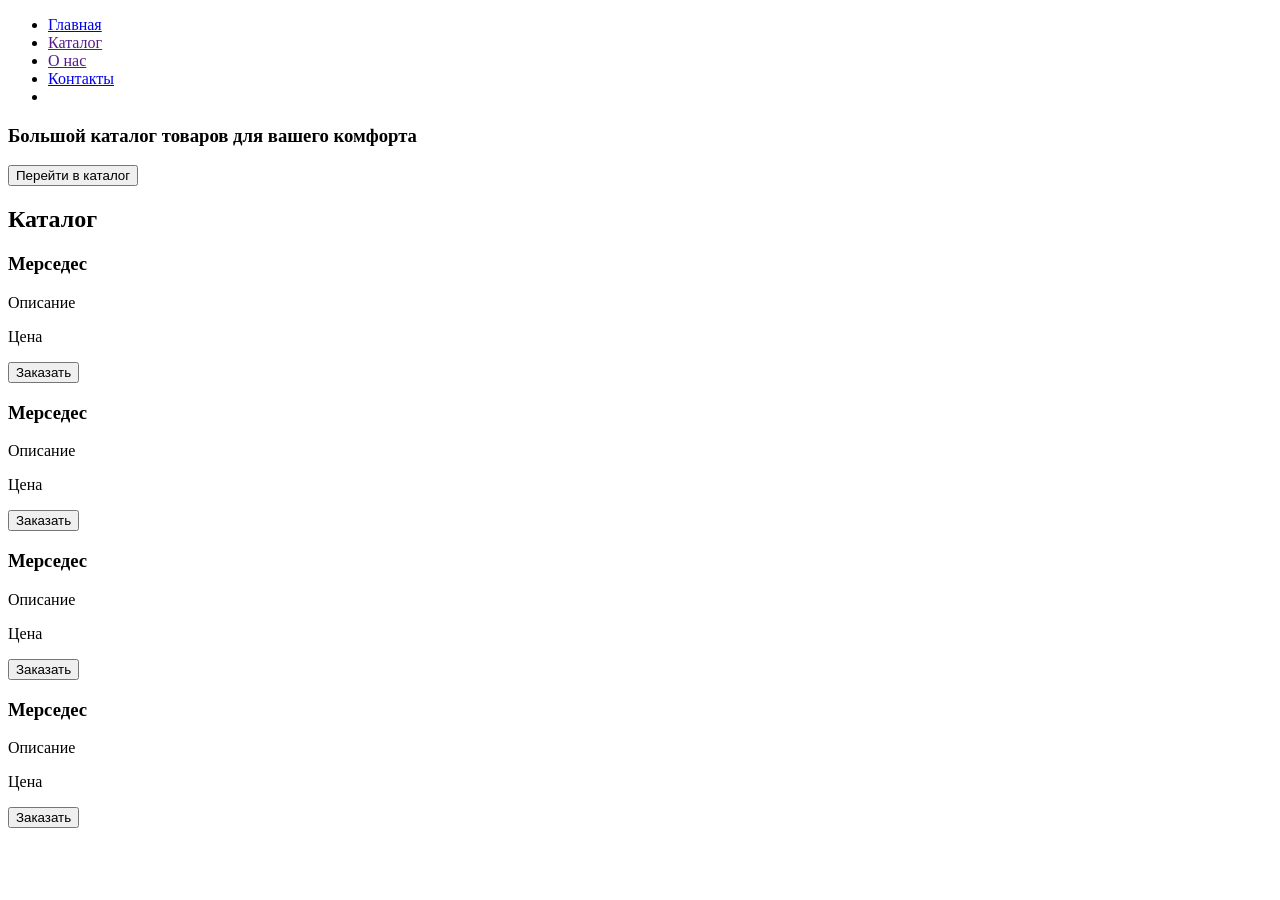
==== index.html @ 4cc30ce4 "first commit" ====
<!DOCTYPE html>
<html lang="en">
<head>
    <meta charset="UTF-8">
    <meta name="viewport" content="width=device-width, initial-scale=1.0">
    <title>Учебный интернет магазин</title>
    <link rel="stylesheet" href="css/style.css">
</head>
<body>
    <header class="site-header">
        <div class="site-header__inner">
            <div class="nav-logo"></div>
            <ul class="nav-list__header">
                <li class="nav-catalog__item"><a href="#catalog">Главная</a></li>
                <li class="nav-catalog__item href="><a href="">Каталог</a></li>
                <li class="nav-catalog__item"><a href="">О нас</a></li>
                <li class="nav-catalog__item"><a href="contacts.html">Контакты</a></li>
                <li class="nav-icon-catalog__item"></li>
            </ul>
        </div>
    </header>

    <main class="">
        <section class="main-info-section">
            <div class="main-info-section title">
                <h3>Большой каталог товаров для вашего комфорта</h3>
                <button class="main-button-catalog">Перейти в каталог</button>
            </div>
        </section>

        <section class="main-catalog-section" id="catalog">
            <h2>Каталог</h2>

            <div class="product-cards">
                <h3>Мерседес</h3>
                <p>Описание</p>
                <p>Цена</p>
                <button class="button product-card__button" type="button">Заказать</button>
            </div>
            
            <div class="product-cards">
                <h3>Мерседес</h3>
                <p>Описание</p>
                <p>Цена</p>
                <button class="button product-card__button" type="button">Заказать</button>
            </div>

            <div class="product-cards">
                <h3>Мерседес</h3>
                <p>Описание</p>
                <p>Цена</p>
                <button class="button product-card__button" type="button">Заказать</button>
            </div>

            <div class="product-cards">
                <h3>Мерседес</h3>
                <p>Описание</p>
                <p>Цена</p>
                <button class="button product-card__button" type="button">Заказать</button>
            </div>

        </section>

        <section class="cards-character__table">
            <table>

            </table>
        </section>
    </main>

    <footer id="contacts">
        <p></p>
        <p></p>
    </footer>

</body>
</html>
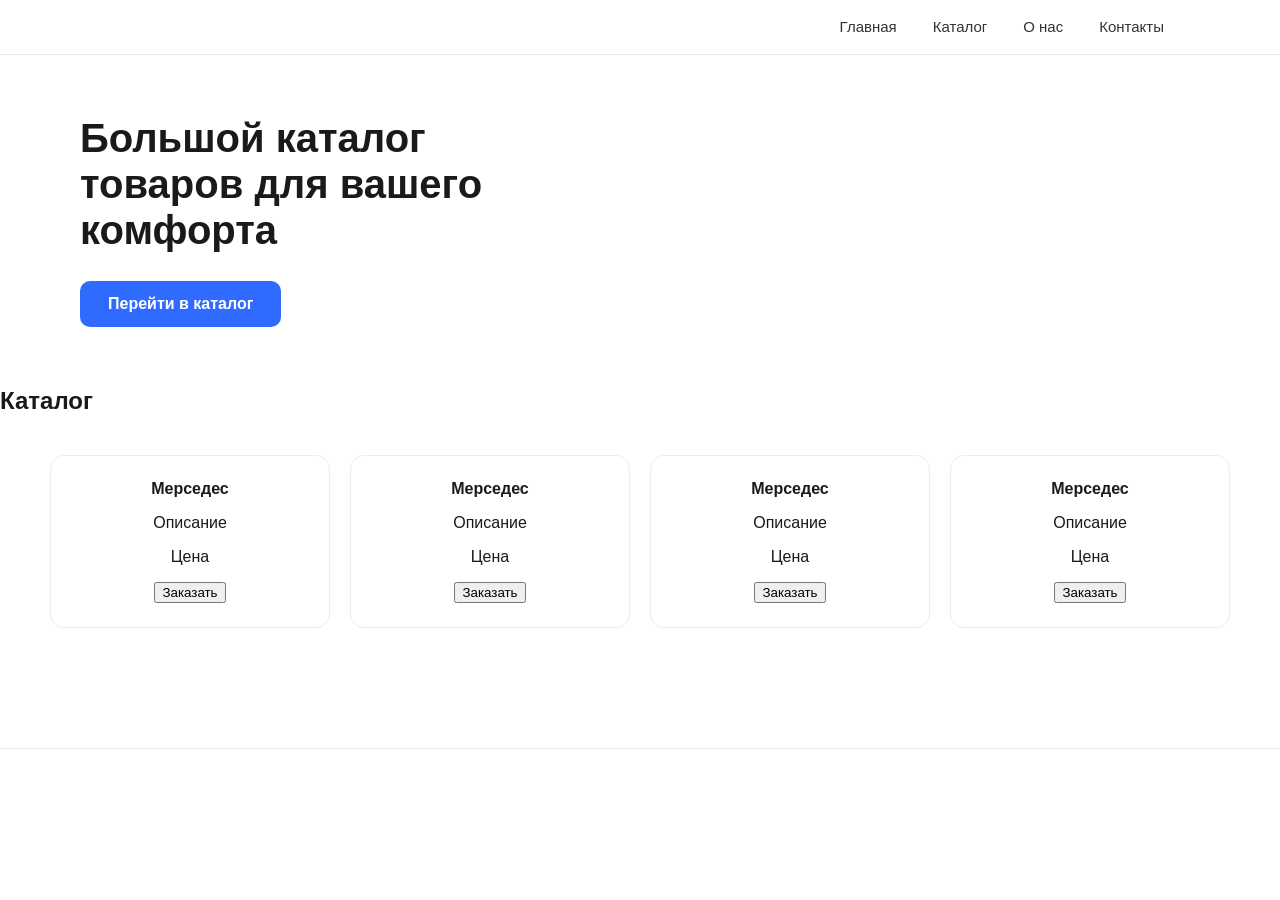
==== commit 31bb1846: "add css styles" ====
--- a/index.html
+++ b/index.html
@@ -12,17 +12,17 @@
             <div class="nav-logo"></div>
             <ul class="nav-list__header">
                 <li class="nav-catalog__item"><a href="#catalog">Главная</a></li>
-                <li class="nav-catalog__item href="><a href="">Каталог</a></li>
+                <li class="nav-catalog__item"><a href="">Каталог</a></li>
                 <li class="nav-catalog__item"><a href="">О нас</a></li>
                 <li class="nav-catalog__item"><a href="contacts.html">Контакты</a></li>
-                <li class="nav-icon-catalog__item"></li>
+                <li class="nav-catalog__item icon"></li>
             </ul>
         </div>
     </header>
 
     <main class="">
         <section class="main-info-section">
-            <div class="main-info-section title">
+            <div class="main-info-section__title">
                 <h3>Большой каталог товаров для вашего комфорта</h3>
                 <button class="main-button-catalog">Перейти в каталог</button>
             </div>
@@ -31,32 +31,35 @@
         <section class="main-catalog-section" id="catalog">
             <h2>Каталог</h2>
 
-            <div class="product-cards">
-                <h3>Мерседес</h3>
-                <p>Описание</p>
-                <p>Цена</p>
-                <button class="button product-card__button" type="button">Заказать</button>
-            </div>
-            
-            <div class="product-cards">
-                <h3>Мерседес</h3>
-                <p>Описание</p>
-                <p>Цена</p>
-                <button class="button product-card__button" type="button">Заказать</button>
-            </div>
+            <div class="catalog-product-cards">
 
-            <div class="product-cards">
-                <h3>Мерседес</h3>
-                <p>Описание</p>
-                <p>Цена</p>
-                <button class="button product-card__button" type="button">Заказать</button>
-            </div>
+                <div class="product-cards">
+                    <h3>Мерседес</h3>
+                    <p>Описание</p>
+                    <p>Цена</p>
+                    <button class="button product-card__button" type="button">Заказать</button>
+                </div>
+                
+                <div class="product-cards">
+                    <h3>Мерседес</h3>
+                    <p>Описание</p>
+                    <p>Цена</p>
+                    <button class="button product-card__button" type="button">Заказать</button>
+                </div>
 
-            <div class="product-cards">
-                <h3>Мерседес</h3>
-                <p>Описание</p>
-                <p>Цена</p>
-                <button class="button product-card__button" type="button">Заказать</button>
+                <div class="product-cards">
+                    <h3>Мерседес</h3>
+                    <p>Описание</p>
+                    <p>Цена</p>
+                    <button class="button product-card__button" type="button">Заказать</button>
+                </div>
+
+                <div class="product-cards">
+                    <h3>Мерседес</h3>
+                    <p>Описание</p>
+                    <p>Цена</p>
+                    <button class="button product-card__button" type="button">Заказать</button>
+                </div>
             </div>
 
         </section>
--- a/css/style.css
+++ b/css/style.css
@@ -0,0 +1,173 @@
+
+* {
+    box-sizing: border-box;
+}
+
+body {
+    margin: 0;
+    font-family: "Segoe UI", Arial, sans-serif;
+    color: #1a1a1a;
+    background: #ffffff;
+}
+
+a {
+    text-decoration: none;
+
+}
+
+ul {
+    list-style: none;
+    margin: 0;
+    padding: 0;
+}
+
+img {
+    max-width: 100%;
+}
+
+
+.site-header {
+    border-bottom: 1px solid #ececec;
+    background: #fff;
+}
+
+.site-header__inner {
+    max-width: 1200px;
+    margin: 0 auto;
+    padding: 18px 40px;
+    display: flex;
+    align-items: center;
+    justify-content: space-between;
+}
+
+.nav-logo {
+    font-size: 22px;
+    font-weight: 700;
+    letter-spacing: 0.5px;
+    color: #1a1a1a;
+}
+
+.nav-list__header {
+    display: flex;
+    align-items: center;
+    gap: 36px;
+}
+
+.nav-catalog__item a {
+    font-size: 15px;
+    color: #333;
+}
+
+.nav-catalog__item a:hover {
+    color: #2f6bff;
+}
+
+.nav-catalog__item.icon a {
+    font-size: 20px;
+    line-height: 1;
+}
+
+
+.main-info-section {
+    max-width: 1200px;
+    margin: 0 auto;
+    padding: 60px 40px 40px;
+    display: flex;
+    align-items: center;
+    justify-content: space-between;
+    gap: 40px;
+}
+
+.main-info-section__title h3 {
+    margin: 0 0 28px;
+    font-size: 40px;
+    font-weight: 700;
+    line-height: 1.15;
+    color: #1a1a1a;
+    max-width: 460px;
+}
+
+.main-button-catalog {
+    display: inline-block;
+    padding: 14px 28px;
+    background: #2f6bff;
+    color: #fff;
+    font-size: 16px;
+    font-weight: 600;
+    border: none;
+    border-radius: 10px;
+    cursor: pointer;
+}
+
+.main-button-catalog:hover {
+    background: #1f4fd0;
+}
+
+.main-info-section__image {
+    max-width: 480px;
+    width: 100%;
+    height: auto;
+}
+
+.catalog-product-cards {
+    max-width: 1200px;   
+    margin: 0 auto;
+    padding: 20px 10px 60px;
+    display: grid;
+    grid-template-columns: repeat(4, 1fr);  
+    gap: 20px;
+}
+
+.product-cards {
+    background: #fff;
+    border: 1px solid #ececec;
+    border-radius: 14px;
+    padding: 24px 16px;
+    text-align: center;
+
+}
+
+.product-cards:hover {
+    box-shadow: 0 8px 24px rgba(0, 0, 0, 0.08);
+    transform: translateY(-2px);
+}
+
+.product-cards img {
+    margin: 0 auto 16px;
+    height: 90px;
+    width: auto;
+    object-fit: contain;
+}
+
+.product-cards h3 {
+    margin: 0;
+    font-size: 16px;
+    font-weight: 600;
+    color: #1a1a1a;
+}
+
+
+.cards-character__table {
+    max-width: 1200px;
+    margin: 0 auto;
+    padding: 0 40px 60px;
+}
+
+.cards-character__table table {
+    width: 100%;
+    border-collapse: collapse;
+}
+
+
+footer {
+    border-top: 1px solid #ececec;
+    padding: 30px 40px;
+    text-align: center;
+    color: #777;
+    font-size: 14px;
+}
+
+footer p {
+    margin: 4px 0;
+}
+
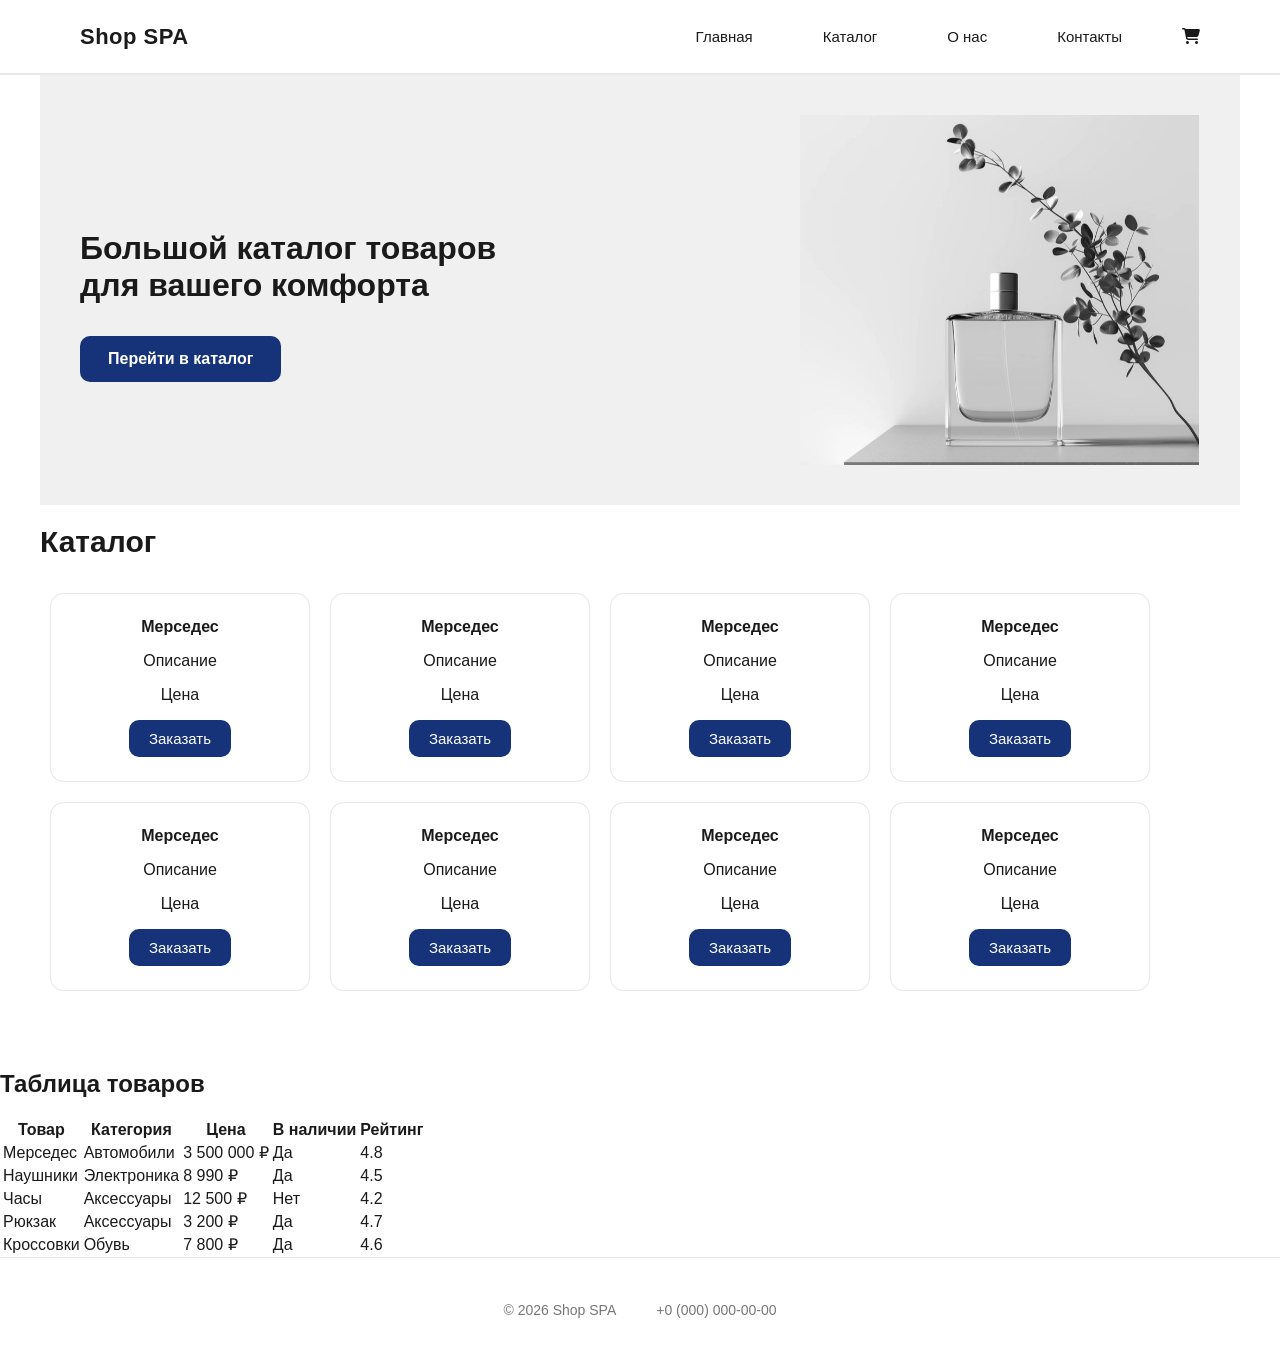
==== commit ef23cea6: ""add styles-catalog-table-html"" ====
--- a/index.html
+++ b/index.html
@@ -5,29 +5,32 @@
     <meta name="viewport" content="width=device-width, initial-scale=1.0">
     <title>Учебный интернет магазин</title>
     <link rel="stylesheet" href="css/style.css">
+    <link rel="stylesheet" href="https://cdnjs.cloudflare.com/ajax/libs/font-awesome/6.7.2/css/all.min.css">
 </head>
 <body>
     <header class="site-header">
         <div class="site-header__inner">
-            <div class="nav-logo"></div>
+            <div class="nav-logo">Shop SPA</div>
             <ul class="nav-list__header">
-                <li class="nav-catalog__item"><a href="#catalog">Главная</a></li>
-                <li class="nav-catalog__item"><a href="">Каталог</a></li>
-                <li class="nav-catalog__item"><a href="">О нас</a></li>
+                <li class="nav-catalog__item"><a href="index.html">Главная</a></li>
+                <li class="nav-catalog__item"><a href="catalog.html">Каталог</a></li>
+                <li class="nav-catalog__item"><a href="#about">О нас</a></li>
                 <li class="nav-catalog__item"><a href="contacts.html">Контакты</a></li>
-                <li class="nav-catalog__item icon"></li>
+                <li class="nav-catalog__item icon"><i class="fa fa-shopping-cart" aria-hidden="true"></i></li>
             </ul>
         </div>
     </header>
 
+    
+    <section class="main-info-section">
+        <div class="main-info-section__title">
+            <h3>Большой каталог товаров для вашего комфорта</h3>
+            <a href="#catalog" class="main-button-catalog">Перейти в каталог</a>
+        </div>
+        <img src="images/image (2).png" class="main-info-section__image">
+    </section>
+
     <main class="">
-        <section class="main-info-section">
-            <div class="main-info-section__title">
-                <h3>Большой каталог товаров для вашего комфорта</h3>
-                <button class="main-button-catalog">Перейти в каталог</button>
-            </div>
-        </section>
-
         <section class="main-catalog-section" id="catalog">
             <h2>Каталог</h2>
 
@@ -60,21 +63,100 @@
                     <p>Цена</p>
                     <button class="button product-card__button" type="button">Заказать</button>
                 </div>
+
+                <div class="product-cards">
+                    <h3>Мерседес</h3>
+                    <p>Описание</p>
+                    <p>Цена</p>
+                    <button class="button product-card__button" type="button">Заказать</button>
+                </div>
+
+                <div class="product-cards">
+                    <h3>Мерседес</h3>
+                    <p>Описание</p>
+                    <p>Цена</p>
+                    <button class="button product-card__button" type="button">Заказать</button>
+                </div>
+
+                <div class="product-cards">
+                    <h3>Мерседес</h3>
+                    <p>Описание</p>
+                    <p>Цена</p>
+                    <button class="button product-card__button" type="button">Заказать</button>
+                </div>
+
+                <div class="product-cards">
+                    <h3>Мерседес</h3>
+                    <p>Описание</p>
+                    <p>Цена</p>
+                    <button class="button product-card__button" type="button">Заказать</button>
+                </div>
             </div>
 
         </section>
 
         <section class="cards-character__table">
+            <h2>Таблица товаров</h2>
             <table>
-
+                <thead>
+                    <tr>
+                        <th>Товар</th>
+                        <th>Категория</th>
+                        <th>Цена</th>
+                        <th>В наличии</th>
+                        <th>Рейтинг</th>
+                    </tr>
+                </thead>
+                <tbody>
+                    <tr>
+                        <td>Мерседес</td>
+                        <td>Автомобили</td>
+                        <td>3 500 000 ₽</td>
+                        <td>Да</td>
+                        <td>4.8</td>
+                    </tr>
+                    <tr>
+                        <td>Наушники</td>
+                        <td>Электроника</td>
+                        <td>8 990 ₽</td>
+                        <td>Да</td>
+                        <td>4.5</td>
+                    </tr>
+                    <tr>
+                        <td>Часы</td>
+                        <td>Аксессуары</td>
+                        <td>12 500 ₽</td>
+                        <td>Нет</td>
+                        <td>4.2</td>
+                    </tr>
+                    <tr>
+                        <td>Рюкзак</td>
+                        <td>Аксессуары</td>
+                        <td>3 200 ₽</td>
+                        <td>Да</td>
+                        <td>4.7</td>
+                    </tr>
+                    <tr>
+                        <td>Кроссовки</td>
+                        <td>Обувь</td>
+                        <td>7 800 ₽</td>
+                        <td>Да</td>
+                        <td>4.6</td>
+                    </tr>
+                </tbody>
             </table>
         </section>
+
+        <section class="about-us" id="about">
+
+        </section>
+
     </main>
 
     <footer id="contacts">
-        <p></p>
-        <p></p>
-    </footer>
+        <p>© 2026 Shop SPA</p>
+        <p>+0 (000) 000-00-00</p>
+</footer>
 
 </body>
 </html>
--- a/css/style.css
+++ b/css/style.css
@@ -1,14 +1,27 @@
 
 * {
     box-sizing: border-box;
+}
+:root{
+    --bg-color: #ffffff;
+    --text-color: #1a1a1a;
+    --line-color: #dbdbdba2;
+    --btn-color: #163278;
+    --btn-color-hover: #1a41ace3;
+
+}
+
+html {
+    scroll-behavior: smooth;
 }
 
 body {
     margin: 0;
     font-family: "Segoe UI", Arial, sans-serif;
-    color: #1a1a1a;
-    background: #ffffff;
-}
+    color: var(--text-color);
+    background: var(--bg-color);
+}
+
 
 a {
     text-decoration: none;
@@ -27,8 +40,8 @@
 
 
 .site-header {
-    border-bottom: 1px solid #ececec;
-    background: #fff;
+    border-bottom: 2px solid var(--line-color);
+    background: var(--bg-color);
 }
 
 .site-header__inner {
@@ -44,22 +57,26 @@
     font-size: 22px;
     font-weight: 700;
     letter-spacing: 0.5px;
-    color: #1a1a1a;
+    color: var(--text-color);
 }
 
 .nav-list__header {
     display: flex;
     align-items: center;
-    gap: 36px;
+    gap:50px;
 }
 
 .nav-catalog__item a {
+    display: inline-block;
+    padding: 10px;
+    border-radius: 10px;
     font-size: 15px;
-    color: #333;
+    color: var(--text-color);
 }
 
 .nav-catalog__item a:hover {
-    color: #2f6bff;
+    color: var(--bg-color);
+    background-color: var(--btn-color);
 }
 
 .nav-catalog__item.icon a {
@@ -71,27 +88,27 @@
 .main-info-section {
     max-width: 1200px;
     margin: 0 auto;
-    padding: 60px 40px 40px;
+    padding: 40px;
     display: flex;
     align-items: center;
     justify-content: space-between;
-    gap: 40px;
+    gap: 60px;
+    background-color: #f0f0f0;
 }
 
 .main-info-section__title h3 {
-    margin: 0 0 28px;
-    font-size: 40px;
+    font-size: 32px;
     font-weight: 700;
     line-height: 1.15;
-    color: #1a1a1a;
+    color: var(--text-color);
     max-width: 460px;
 }
 
 .main-button-catalog {
     display: inline-block;
     padding: 14px 28px;
-    background: #2f6bff;
-    color: #fff;
+    background: var(--btn-color);
+    color: var(--bg-color);
     font-size: 16px;
     font-weight: 600;
     border: none;
@@ -100,27 +117,48 @@
 }
 
 .main-button-catalog:hover {
-    background: #1f4fd0;
+    background: var(--btn-color-hover);
 }
 
 .main-info-section__image {
-    max-width: 480px;
+    max-width: 400px;
     width: 100%;
     height: auto;
-}
+    margin-left: auto;
+    object-fit: contain;
+}
+
+
+
+
+.main-catalog-section{
+    max-width: 1200px;
+    padding: 20px 40px 0;
+
+}
+
+.main-catalog-section h2{
+    margin: 0 0 24px;
+    font-size: 30px;
+    color: var(--text-color);
+}
+
+
 
 .catalog-product-cards {
     max-width: 1200px;   
     margin: 0 auto;
-    padding: 20px 10px 60px;
+    padding: 10px 10px 60px;
     display: grid;
     grid-template-columns: repeat(4, 1fr);  
     gap: 20px;
+
+    border-bottom: var(--line-color);
 }
 
 .product-cards {
-    background: #fff;
-    border: 1px solid #ececec;
+    background: var(--bg-color);
+    border: 1px solid var(--line-color);
     border-radius: 14px;
     padding: 24px 16px;
     text-align: center;
@@ -129,7 +167,6 @@
 
 .product-cards:hover {
     box-shadow: 0 8px 24px rgba(0, 0, 0, 0.08);
-    transform: translateY(-2px);
 }
 
 .product-cards img {
@@ -143,31 +180,43 @@
     margin: 0;
     font-size: 16px;
     font-weight: 600;
-    color: #1a1a1a;
-}
-
-
-.cards-character__table {
-    max-width: 1200px;
-    margin: 0 auto;
-    padding: 0 40px 60px;
-}
-
-.cards-character__table table {
-    width: 100%;
-    border-collapse: collapse;
-}
+    color: var(--text-color);
+}
+
+
+
 
 
 footer {
-    border-top: 1px solid #ececec;
+    border-top: 1px solid var(--line-color);
     padding: 30px 40px;
     text-align: center;
     color: #777;
     font-size: 14px;
-}
-
-footer p {
-    margin: 4px 0;
-}
-
+    display: flex;
+    gap: 40px;
+    align-items: center;
+    justify-content: center;
+}
+
+
+
+
+.product-card__button{
+    color: var(--bg-color);
+    padding: 10px 20px;
+    background: var(--btn-color);
+    color: var(--bg-color);
+    font-size: 15px;
+    border: none;
+    border-radius: 10px;
+    cursor: pointer;
+}
+.product-card__button:hover{
+    background: var(--btn-color-hover);
+}
+
+
+.cards-character__table{
+    
+}
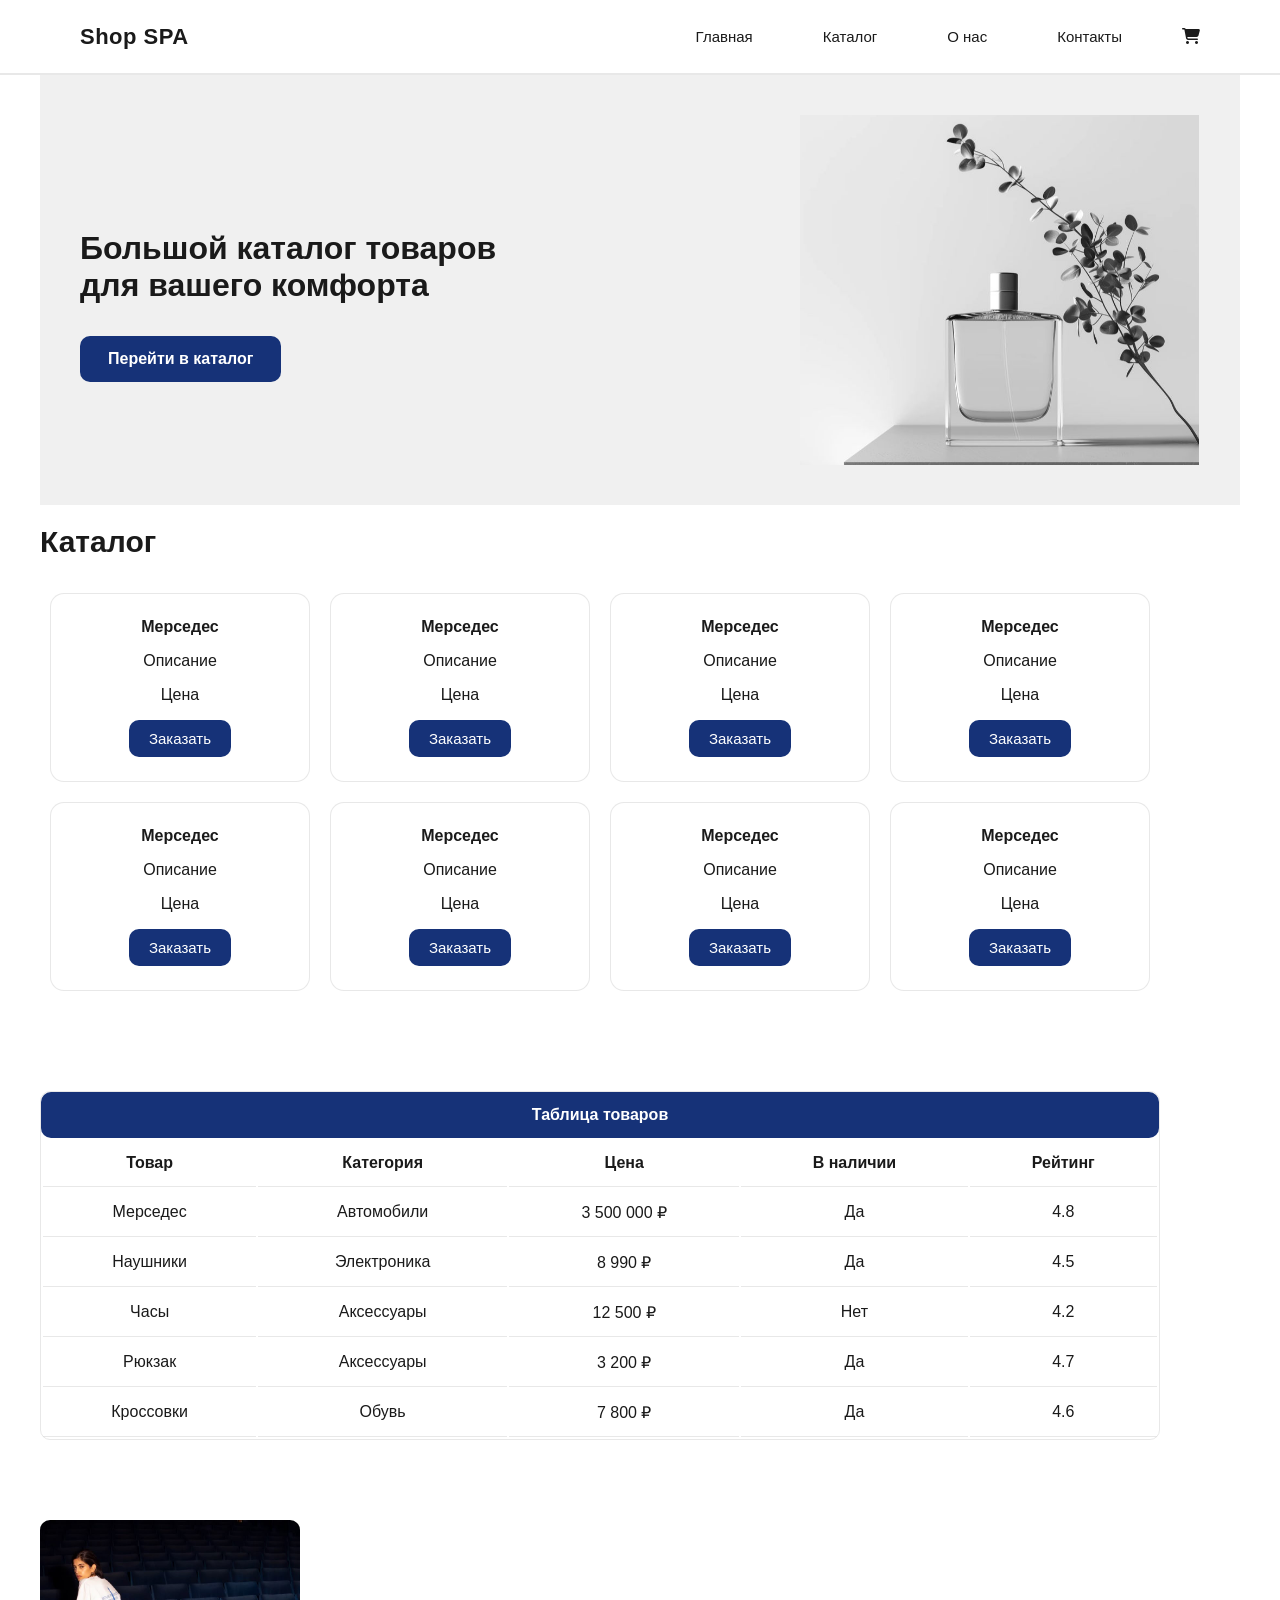
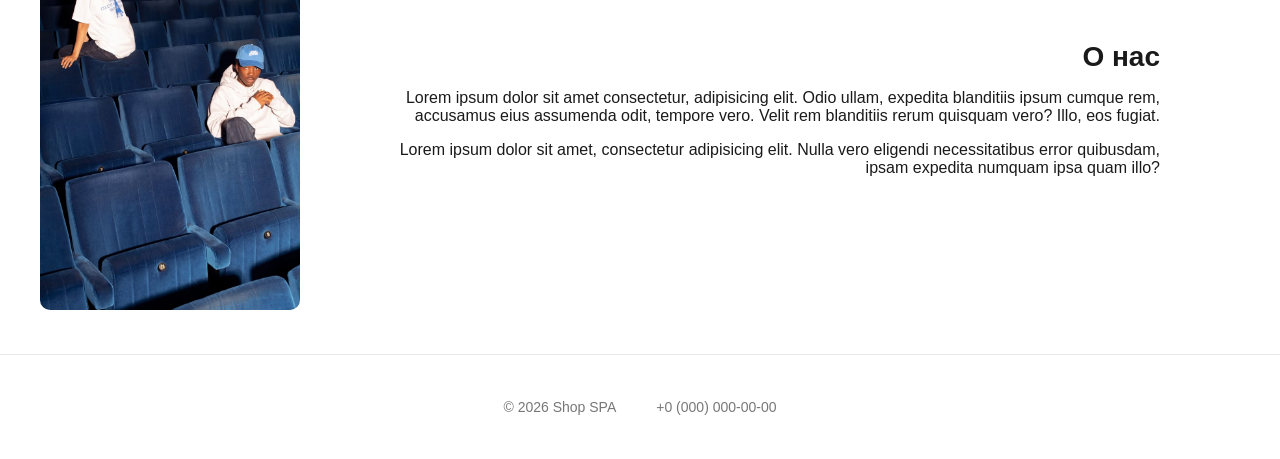
==== commit e52ec994: ""section-about-and-modal"" ====
--- a/index.html
+++ b/index.html
@@ -27,7 +27,7 @@
             <h3>Большой каталог товаров для вашего комфорта</h3>
             <a href="#catalog" class="main-button-catalog">Перейти в каталог</a>
         </div>
-        <img src="images/image (2).png" class="main-info-section__image">
+        <img src="images/MainBgCatalog.png" class="main-info-section__image">
     </section>
 
     <main class="">
@@ -96,59 +96,74 @@
         </section>
 
         <section class="cards-character__table">
-            <h2>Таблица товаров</h2>
-            <table>
-                <thead>
-                    <tr>
-                        <th>Товар</th>
-                        <th>Категория</th>
-                        <th>Цена</th>
-                        <th>В наличии</th>
-                        <th>Рейтинг</th>
-                    </tr>
-                </thead>
-                <tbody>
-                    <tr>
-                        <td>Мерседес</td>
-                        <td>Автомобили</td>
-                        <td>3 500 000 ₽</td>
-                        <td>Да</td>
-                        <td>4.8</td>
-                    </tr>
-                    <tr>
-                        <td>Наушники</td>
-                        <td>Электроника</td>
-                        <td>8 990 ₽</td>
-                        <td>Да</td>
-                        <td>4.5</td>
-                    </tr>
-                    <tr>
-                        <td>Часы</td>
-                        <td>Аксессуары</td>
-                        <td>12 500 ₽</td>
-                        <td>Нет</td>
-                        <td>4.2</td>
-                    </tr>
-                    <tr>
-                        <td>Рюкзак</td>
-                        <td>Аксессуары</td>
-                        <td>3 200 ₽</td>
-                        <td>Да</td>
-                        <td>4.7</td>
-                    </tr>
-                    <tr>
-                        <td>Кроссовки</td>
-                        <td>Обувь</td>
-                        <td>7 800 ₽</td>
-                        <td>Да</td>
-                        <td>4.6</td>
-                    </tr>
-                </tbody>
-            </table>
+            
+            <div class="table-wrap">
+                <table>
+                    <caption >Таблица товаров</caption>
+                    <thead>
+                        <tr>
+                            <th>Товар</th>
+                            <th>Категория</th>
+                            <th>Цена</th>
+                            <th>В наличии</th>
+                            <th>Рейтинг</th>
+                        </tr>
+                    </thead>
+                    <tbody>
+                        <tr>
+                            <td>Мерседес</td>
+                            <td>Автомобили</td>
+                            <td>3 500 000 ₽</td>
+                            <td>Да</td>
+                            <td>4.8</td>
+                        </tr>
+                        <tr>
+                            <td>Наушники</td>
+                            <td>Электроника</td>
+                            <td>8 990 ₽</td>
+                            <td>Да</td>
+                            <td>4.5</td>
+                        </tr>
+                        <tr>
+                            <td>Часы</td>
+                            <td>Аксессуары</td>
+                            <td>12 500 ₽</td>
+                            <td>Нет</td>
+                            <td>4.2</td>
+                        </tr>
+                        <tr>
+                            <td>Рюкзак</td>
+                            <td>Аксессуары</td>
+                            <td>3 200 ₽</td>
+                            <td>Да</td>
+                            <td>4.7</td>
+                        </tr>
+                        <tr>
+                            <td>Кроссовки</td>
+                            <td>Обувь</td>
+                            <td>7 800 ₽</td>
+                            <td>Да</td>
+                            <td>4.6</td>
+                        </tr>
+                    </tbody>
+                </table>
+            </div>
         </section>
 
         <section class="about-us" id="about">
+            <div class="about-info-container">
 
+                <div class="about-info-image">
+                    <img src="images/AboutUs.jpg" alt="">
+                </div>
+                
+                <div class="about-info-container__inner">
+                    <h3>О нас</h3>
+                    <p>Lorem ipsum dolor sit amet consectetur, adipisicing elit. Odio ullam, expedita blanditiis ipsum cumque rem, accusamus eius assumenda odit, tempore vero. Velit rem blanditiis rerum quisquam vero? Illo, eos fugiat.</p>
+                    <p>Lorem ipsum dolor sit amet, consectetur adipisicing elit. Nulla vero eligendi necessitatibus error quibusdam, ipsam expedita numquam ipsa quam illo?</p>
+                </div>
+
+            </div>
         </section>
 
     </main>
@@ -156,7 +171,7 @@
     <footer id="contacts">
         <p>© 2026 Shop SPA</p>
         <p>+0 (000) 000-00-00</p>
-</footer>
+    </footer>
 
 </body>
 </html>
--- a/css/style.css
+++ b/css/style.css
@@ -118,6 +118,10 @@
 
 .main-button-catalog:hover {
     background: var(--btn-color-hover);
+}
+.main-button-catalog:focus-visible {
+    outline: 2px solid var(--btn-color);
+    outline-offset: 3px;
 }
 
 .main-info-section__image {
@@ -184,8 +188,48 @@
 }
 
 
-
-
+.product-card__button{
+    color: var(--bg-color);
+    padding: 10px 20px;
+    background: var(--btn-color);
+    color: var(--bg-color);
+    font-size: 15px;
+    border: none;
+    border-radius: 10px;
+    cursor: pointer;
+}
+.product-card__button:hover{
+    background: var(--btn-color-hover);
+}
+
+
+.cards-character__table{
+    max-width: 1200px;
+    padding: 40px;
+}
+
+.cards-character__table caption{
+    padding: 14px 28px;
+    background: var(--btn-color);
+    color: var(--bg-color);
+    font-size: 16px;
+    font-weight: 600;
+    border: none;
+    border-radius: 10px;
+}
+.table-wrap{
+    border: 1px solid var(--line-color);
+    border-radius: 10px;
+}
+
+.cards-character__table table {
+    width: 100%;
+}
+.cards-character__table th, .cards-character__table td{
+    padding: 14px 18px;
+    text-align: center;
+    border-bottom: 1px solid var(--line-color);
+}
 
 footer {
     border-top: 1px solid var(--line-color);
@@ -198,25 +242,47 @@
     align-items: center;
     justify-content: center;
 }
-
-
-
-
-.product-card__button{
-    color: var(--bg-color);
-    padding: 10px 20px;
-    background: var(--btn-color);
-    color: var(--bg-color);
-    font-size: 15px;
-    border: none;
-    border-radius: 10px;
-    cursor: pointer;
-}
-.product-card__button:hover{
-    background: var(--btn-color-hover);
-}
-
-
-.cards-character__table{
+/*контакты*/
+.section-contacts{
+    margin: 30px 40px;
+}
+.contacts-info-container{
+    padding-bottom: 40px;
+    border-bottom: 3px solid var(--btn-color);
+    width: 100%;
+}
+
+.contacts-list{
+ 
+}
+
+
+/*about us*/
+
+.about-us{
+    max-width: 1200px;
+    padding: 40px;
+}
+
+.about-info-container{
+    display: flex;
+    align-items: center;
     
+    text-align: right;
+    gap: 60px;
+}
+.about-info-container__inner h3{
+    color: var(--text-color);
+    font-size: 28px;
+    font-weight: 700;
+    margin: 0 0 16px;
+}
+.about-info-container img{
+    width: 100%;
+    height: auto;
+    border-radius: 10px;
+}
+
+.about-info-image{
+    max-width: 260px;
 }
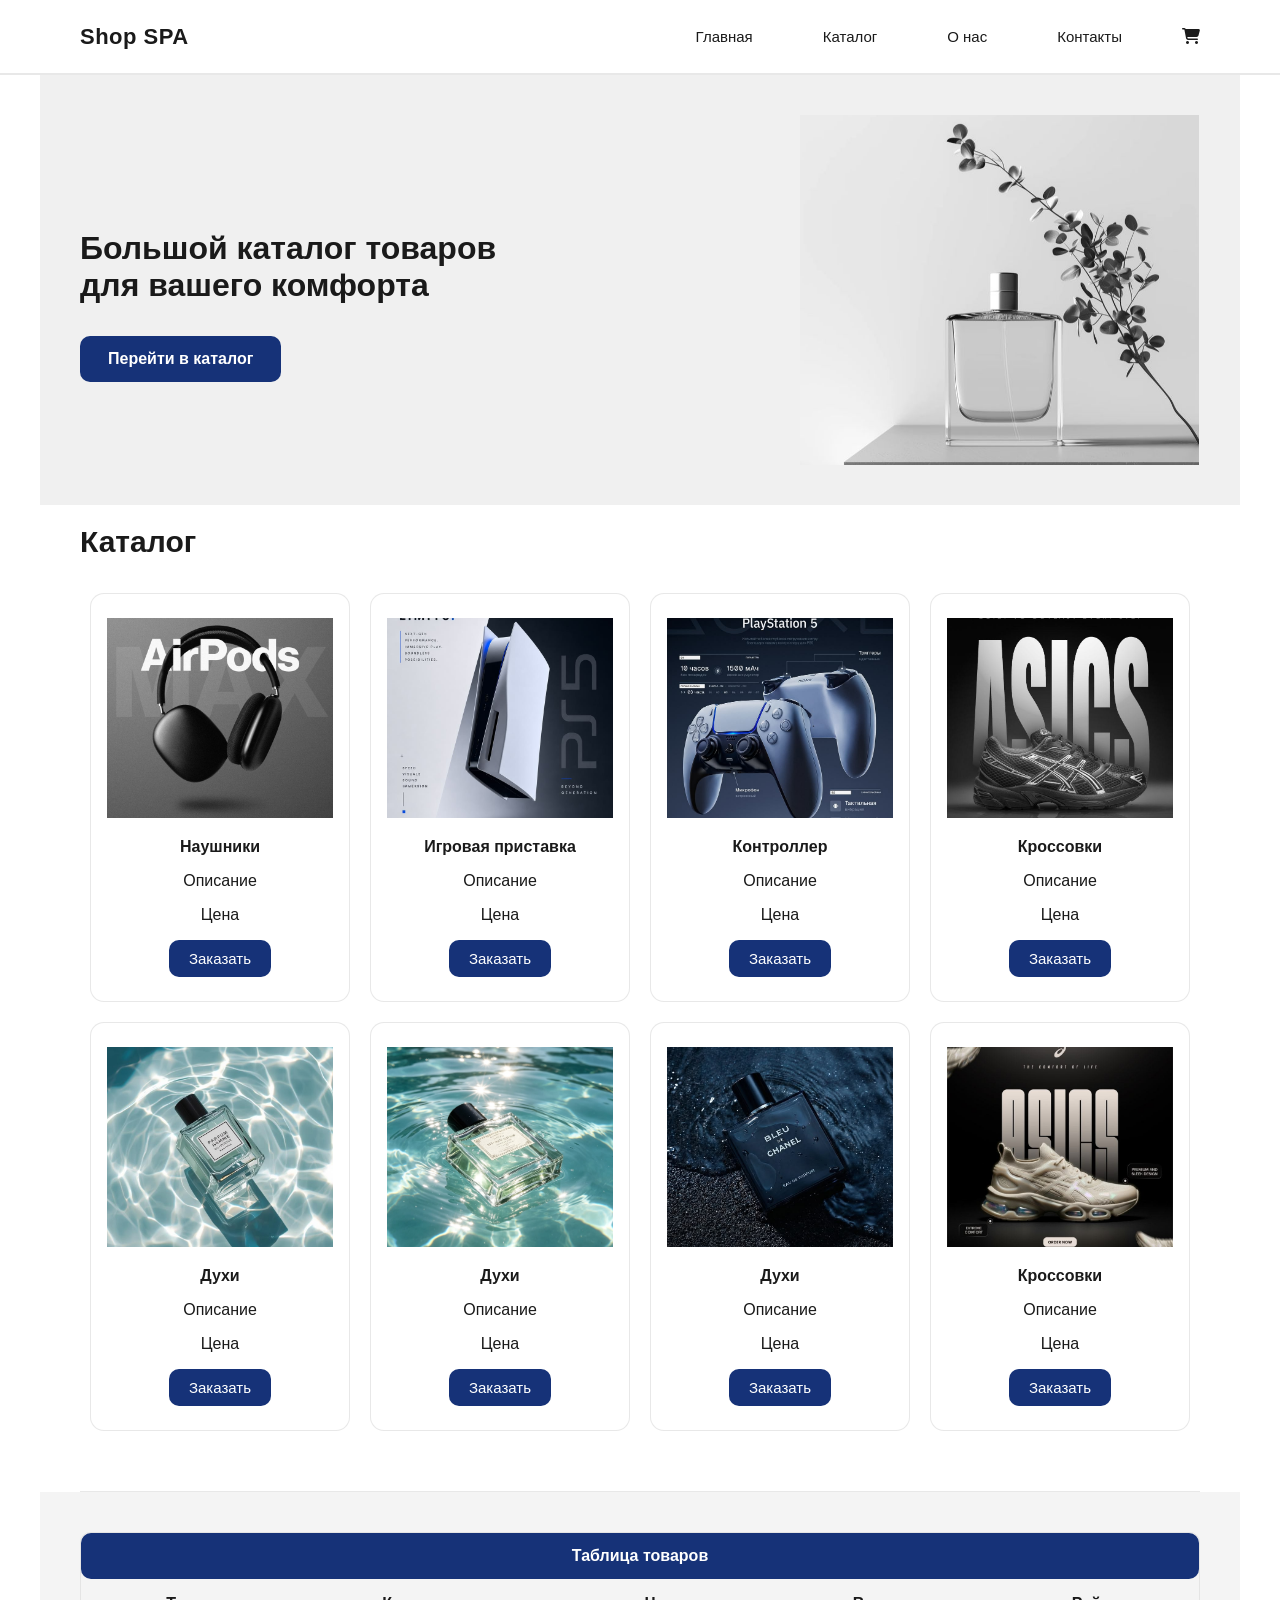
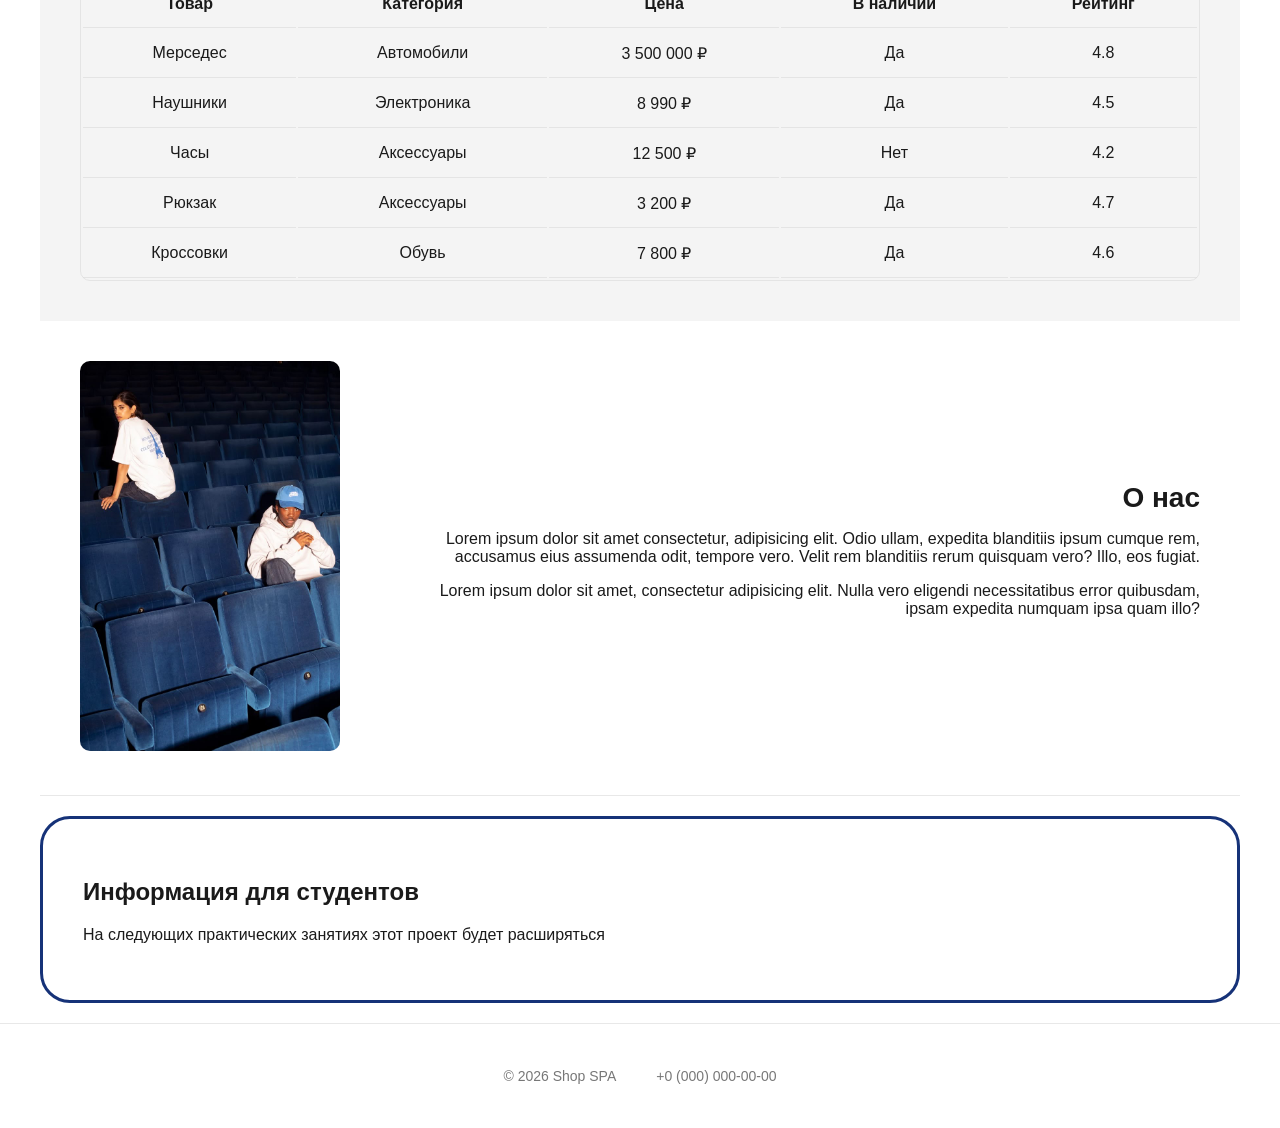
==== commit b5c7a2ce: ""modal-dialog-css"" ====
--- a/index.html
+++ b/index.html
@@ -11,13 +11,16 @@
     <header class="site-header">
         <div class="site-header__inner">
             <div class="nav-logo">Shop SPA</div>
-            <ul class="nav-list__header">
-                <li class="nav-catalog__item"><a href="index.html">Главная</a></li>
-                <li class="nav-catalog__item"><a href="catalog.html">Каталог</a></li>
-                <li class="nav-catalog__item"><a href="#about">О нас</a></li>
-                <li class="nav-catalog__item"><a href="contacts.html">Контакты</a></li>
-                <li class="nav-catalog__item icon"><i class="fa fa-shopping-cart" aria-hidden="true"></i></li>
-            </ul>
+            <nav>
+                    <ul class="nav-list__header">
+                        <li class="nav-catalog__item"><a href="index.html">Главная</a></li>
+                        <li class="nav-catalog__item"><a href="catalog.html">Каталог</a></li>
+                        <li class="nav-catalog__item"><a href="#about">О нас</a></li>
+                        <li class="nav-catalog__item"><a href="contacts.html">Контакты</a></li>
+                        <li class="nav-catalog__item icon"><i class="fa fa-shopping-cart" aria-hidden="true"></i></li>
+                    </ul>
+            </nav>
+
         </div>
     </header>
 
@@ -37,56 +40,64 @@
             <div class="catalog-product-cards">
 
                 <div class="product-cards">
-                    <h3>Мерседес</h3>
+                    <img src="images/Airpods Max (product poster design).jpg" alt="">
+                    <h3>Наушники</h3>
                     <p>Описание</p>
                     <p>Цена</p>
                     <button class="button product-card__button" type="button">Заказать</button>
                 </div>
                 
                 <div class="product-cards">
-                    <h3>Мерседес</h3>
-                    <p>Описание</p>
-                    <p>Цена</p>
-                    <button class="button product-card__button" type="button">Заказать</button>
-                </div>
-
-                <div class="product-cards">
-                    <h3>Мерседес</h3>
-                    <p>Описание</p>
-                    <p>Цена</p>
-                    <button class="button product-card__button" type="button">Заказать</button>
-                </div>
-
-                <div class="product-cards">
-                    <h3>Мерседес</h3>
-                    <p>Описание</p>
-                    <p>Цена</p>
-                    <button class="button product-card__button" type="button">Заказать</button>
-                </div>
-
-                <div class="product-cards">
-                    <h3>Мерседес</h3>
-                    <p>Описание</p>
-                    <p>Цена</p>
-                    <button class="button product-card__button" type="button">Заказать</button>
-                </div>
-
-                <div class="product-cards">
-                    <h3>Мерседес</h3>
-                    <p>Описание</p>
-                    <p>Цена</p>
-                    <button class="button product-card__button" type="button">Заказать</button>
-                </div>
-
-                <div class="product-cards">
-                    <h3>Мерседес</h3>
-                    <p>Описание</p>
-                    <p>Цена</p>
-                    <button class="button product-card__button" type="button">Заказать</button>
-                </div>
-
-                <div class="product-cards">
-                    <h3>Мерседес</h3>
+                    <img src="images/Playstation 5 by Sony Poster Design.jpg" alt="">
+                    <h3>Игровая приставка</h3>
+                    <p>Описание</p>
+                    <p>Цена</p>
+                    <button class="button product-card__button" type="button">Заказать</button>
+                </div>
+
+                <div class="product-cards">
+                    <img src="images/Беспроводной контроллер DualSence Playstation 5.jpg" alt="">
+                    <h3>Контроллер</h3>
+                    <p>Описание</p>
+                    <p>Цена</p>
+                    <button class="button product-card__button" type="button">Заказать</button>
+                </div>
+
+                <div class="product-cards">
+                    <img src="images/Graphic Design Portfolio_ Footwear Typography Poster for US Brands.jpg" alt="">
+                    <h3>Кроссовки</h3>
+                    <p>Описание</p>
+                    <p>Цена</p>
+                    <button class="button product-card__button" type="button">Заказать</button>
+                </div>
+
+                <div class="product-cards">
+                    <img src="images/ДухиГолубые.jpg" alt="">
+                    <h3>Духи</h3>
+                    <p>Описание</p>
+                    <p>Цена</p>
+                    <button class="button product-card__button" type="button">Заказать</button>
+                </div>
+
+                <div class="product-cards">
+                    <img src="images/ДухиНаВоде.jpg" alt="">
+                    <h3>Духи</h3>
+                    <p>Описание</p>
+                    <p>Цена</p>
+                    <button class="button product-card__button" type="button">Заказать</button>
+                </div>
+
+                <div class="product-cards">
+                    <img src="images/БлюДеШанел.jpg" alt="">
+                    <h3>Духи</h3>
+                    <p>Описание</p>
+                    <p>Цена</p>
+                    <button class="button product-card__button" type="button">Заказать</button>
+                </div>
+
+                <div class="product-cards">
+                    <img src="images/Без названия.jpg" alt="">
+                    <h3>Кроссовки</h3>
                     <p>Описание</p>
                     <p>Цена</p>
                     <button class="button product-card__button" type="button">Заказать</button>
@@ -150,6 +161,98 @@
             </div>
         </section>
 
+        <div>
+            <dialog class="order-dialog" id="order-dialog" aria-labelledby="order-dialog-title">
+                <h2 id="order-dialog-title">Оформление заявки</h2>
+
+                    <form class="order-form" id="order-form" action="#" method="post" novalidate>
+                        <input id="selected-product" name="selected-product" type="hidden">
+
+                        <div class="form-field">
+                            <label for="order-name">Имя</label>
+                            <input
+                                id="order-name"
+                                name="name"
+                                type="text"
+                                placeholder="Введите ваше имя"
+                                minlength="2"
+                                autocomplete="given-name"
+                                required
+                            >
+                        </div>
+
+                        <div class="form-field">
+                        <label for="order-email">E-mail</label>
+                        <input
+                            id="order-email"
+                            name="email"
+                            type="email"
+                            placeholder="example@mail.ru"
+                            autocomplete="email"
+                            required
+                        >
+                        </div>
+
+                        <div class="form-field">
+                        <label for="order-phone">Телефон</label>
+                        <input
+                            id="order-phone"
+                            name="phone"
+                            type="tel"
+                            inputmode="tel"
+                            placeholder="+7 (900) 000-00-00"
+                            pattern="^\+7 \(\d{3}\) \d{3}-\d{2}-\d{2}$"
+                            required
+                        >
+                        </div>
+
+                        <div class="form-field">
+                        <label for="order-date">Дата связи</label>
+                        <input
+                            id="order-date"
+                            name="date"
+                            type="date"
+                        >
+                        </div>
+
+                        <div class="form-field">
+                        <label for="order-comment">Комментарий</label>
+                        <textarea
+                            id="order-comment"
+                            name="comment"
+                            rows="4"
+                            placeholder="Укажите дополнительную информацию"
+                        ></textarea>
+                        </div>
+
+                        <label for="order-file">Прикрепить файл</label>
+                        <input
+                            id="order-file"
+                            name="file"
+                            type="file"
+                        >
+
+                        <div class="form-field form-field--checkbox">
+                        <label>
+                            <input
+                            id="order-agreement"
+                            name="agreement"
+                            type="checkbox"
+                            required
+                            >
+                            Я согласен на обработку данных
+                        </label>
+                        </div>
+
+                        <div class="form-actions">
+                        <button type="button" id="close-order-dialog">Закрыть</button>
+                        <button type="submit">Отправить заявку</button>
+                        </div>
+                    </form>
+                </dialog>
+        </div>
+
+
         <section class="about-us" id="about">
             <div class="about-info-container">
 
@@ -166,12 +269,19 @@
             </div>
         </section>
 
+            <aside class="aside-info">
+                <h2>Информация для студентов</h2>
+                <p>На следующих практических занятиях этот проект будет расширяться</p>
+            </aside>
+
+
     </main>
+
 
     <footer id="contacts">
         <p>© 2026 Shop SPA</p>
         <p>+0 (000) 000-00-00</p>
     </footer>
-
+    <script src="js/main.js"></script>
 </body>
 </html>
--- a/css/style.css
+++ b/css/style.css
@@ -8,6 +8,7 @@
     --line-color: #dbdbdba2;
     --btn-color: #163278;
     --btn-color-hover: #1a41ace3;
+    --bg-color-2: #f4f4f4;
 
 }
 
@@ -138,7 +139,7 @@
 .main-catalog-section{
     max-width: 1200px;
     padding: 20px 40px 0;
-
+    margin: 0 auto; /*для центрирования*/
 }
 
 .main-catalog-section h2{
@@ -154,10 +155,10 @@
     margin: 0 auto;
     padding: 10px 10px 60px;
     display: grid;
-    grid-template-columns: repeat(4, 1fr);  
+    grid-template-columns: repeat(auto-fit, minmax(240px, 1fr));  
     gap: 20px;
 
-    border-bottom: var(--line-color);
+    border-bottom: 1px solid var(--line-color);
 }
 
 .product-cards {
@@ -175,9 +176,11 @@
 
 .product-cards img {
     margin: 0 auto 16px;
-    height: 90px;
-    width: auto;
-    object-fit: contain;
+    width: 100%;
+    height: 200px;
+    object-fit: cover;
+    object-position: center;
+
 }
 
 .product-cards h3 {
@@ -206,6 +209,8 @@
 .cards-character__table{
     max-width: 1200px;
     padding: 40px;
+    background-color: var(--bg-color-2);
+    margin: 0 auto;
 }
 
 .cards-character__table caption{
@@ -242,18 +247,29 @@
     align-items: center;
     justify-content: center;
 }
+
+
 /*контакты*/
 .section-contacts{
     margin: 30px 40px;
 }
+.contacts-info-container__inner{
+    padding-bottom: 40px;
+    
+    width: 100%;
+}
 .contacts-info-container{
-    padding-bottom: 40px;
+    display: flex;
+    gap: 50px;
     border-bottom: 3px solid var(--btn-color);
-    width: 100%;
-}
-
-.contacts-list{
- 
+}
+.yandex-cart__contacts{
+    padding-bottom: 60px;
+    height: 500px;
+    width: 500px;
+}
+iframe{
+    border-radius: 30px;
 }
 
 
@@ -262,6 +278,8 @@
 .about-us{
     max-width: 1200px;
     padding: 40px;
+    border-bottom: 1px solid var(--line-color);
+    margin: 0 auto;
 }
 
 .about-info-container{
@@ -285,4 +303,43 @@
 
 .about-info-image{
     max-width: 260px;
+}
+
+
+
+.aside-info{
+    max-width: 1200px;
+    padding: 40px;
+    margin: 20px auto;
+    color: var(--text-color);
+
+    border-radius: 30px;
+    border:  3px solid var(--btn-color);
+}
+
+
+/*Модальное окно*/
+.order-dialog{
+    height: 90vh;
+    padding: 30px;
+
+    border-radius: 30px;
+    border: 3px solid var(--btn-color);
+}
+
+.order-dialog input,
+.order-dialog button{
+    border-radius: 10px;
+    border: 2px solid var(--line-color);
+    margin: 5px;
+    padding: 9px;
+
+    background-color: var(--bg-color);
+}
+
+.order-dialog button:hover{
+    background-color: var(--bg-color-2);
+}
+.order-dialog h2{
+    border-bottom: 2px solid var(--btn-color);
 }
